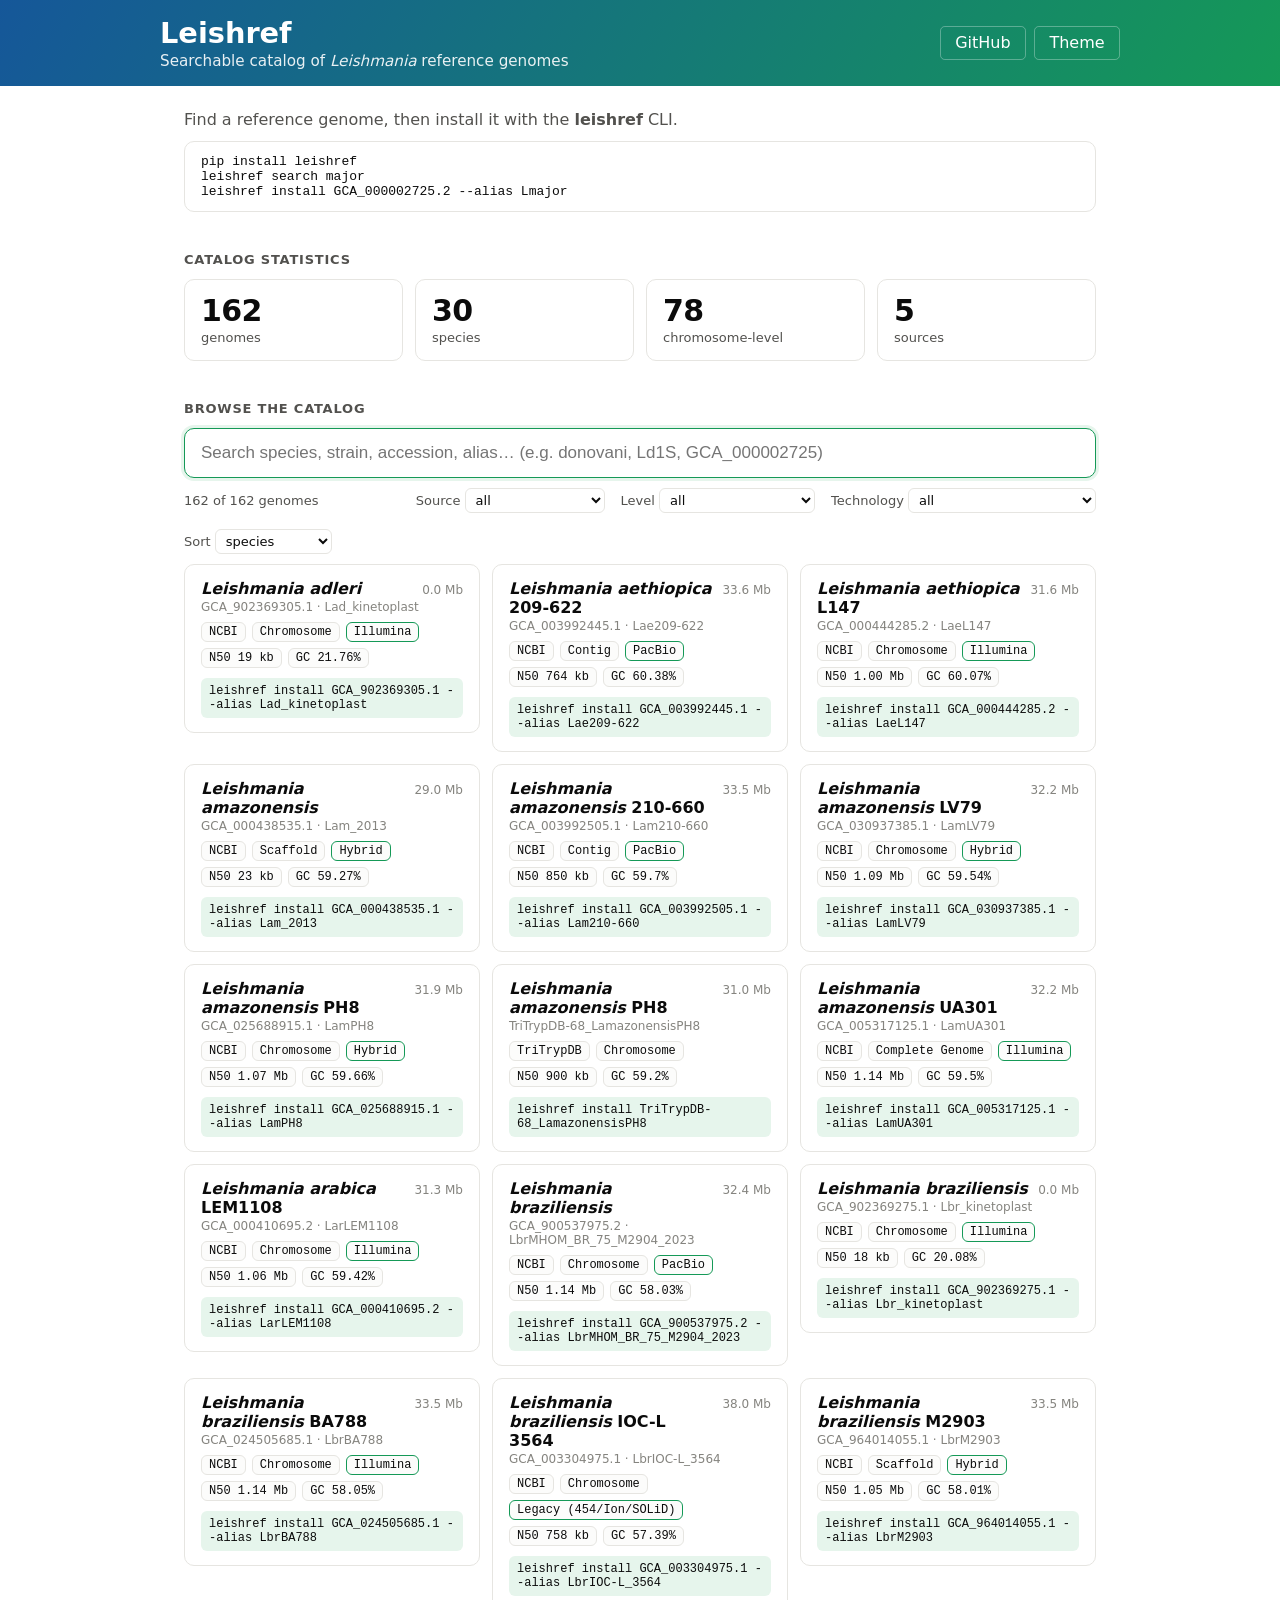
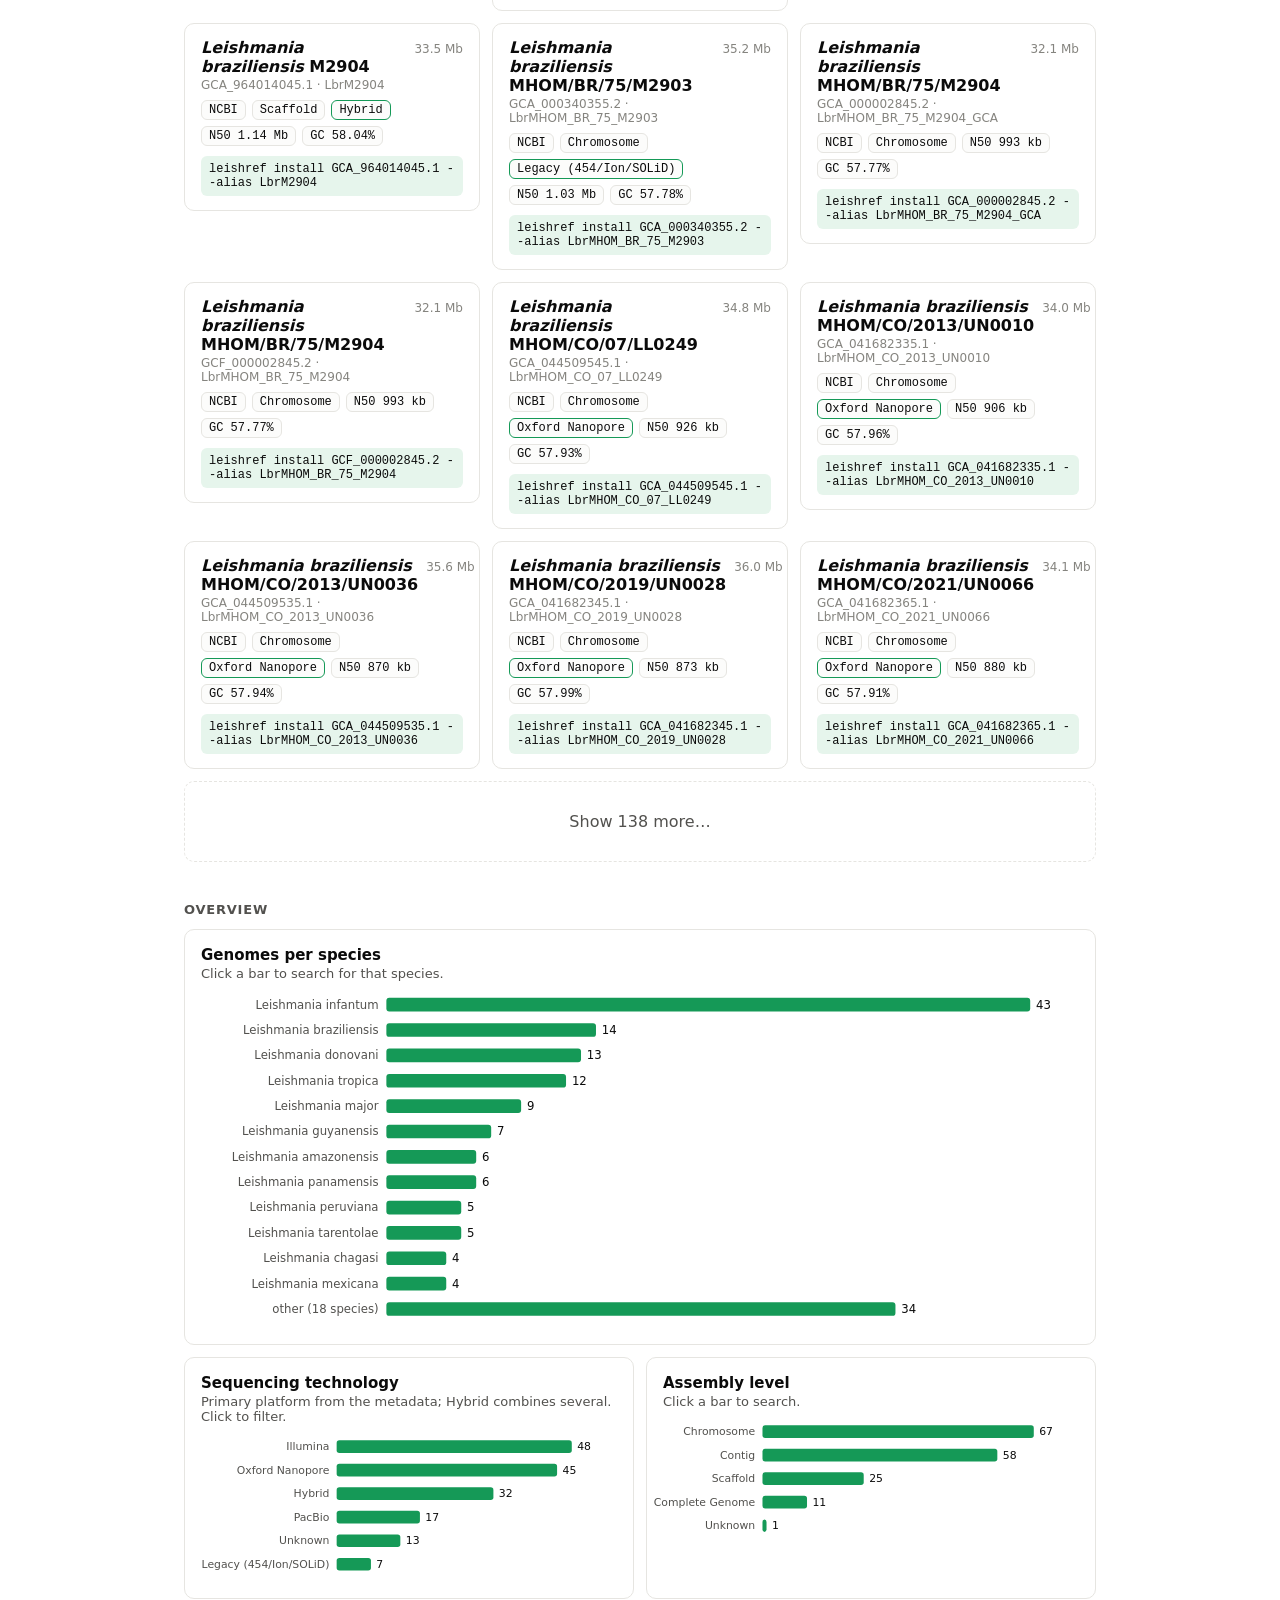
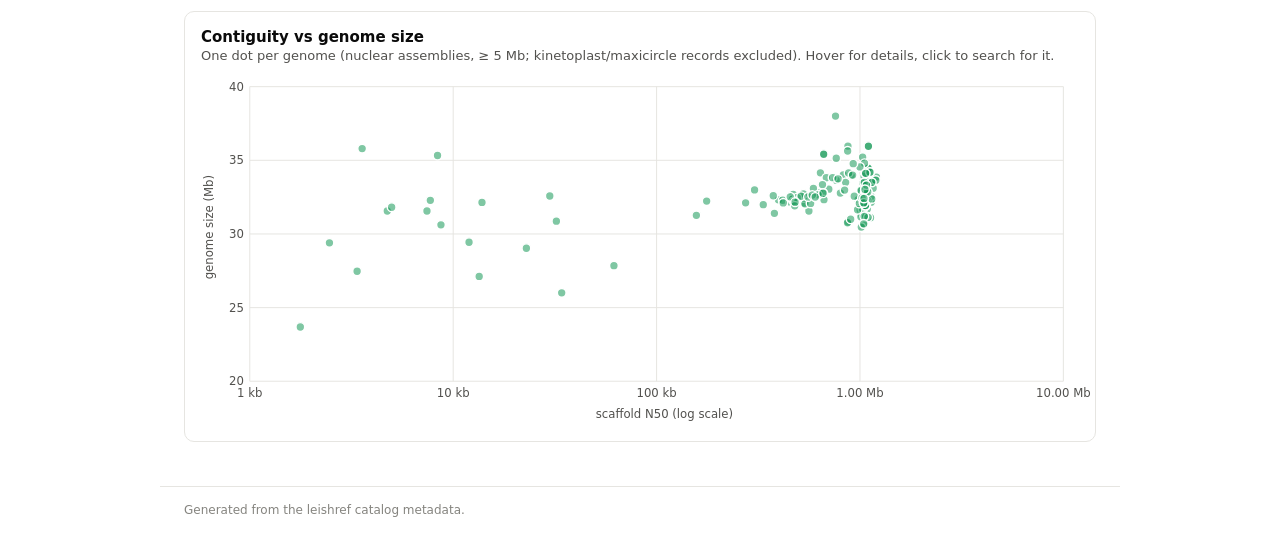
==== leishref-web/index.html @ 36a41006 "Move to leishome org, add catalog web page and site publish workflow" ====
<!DOCTYPE html>
<html lang="en">
<head>
<meta charset="UTF-8">
<meta name="viewport" content="width=device-width, initial-scale=1">
<title>Leishref catalog</title>
<script>(function(){var t=localStorage.getItem("theme");if(t)document.documentElement.setAttribute("data-theme",t);})();</script>
<link rel="stylesheet" href="style.css">
</head>
<body>
<header>
  <div class="inner">
    <div class="title"><h1>Leishref</h1><p>Searchable catalog of <i>Leishmania</i> reference genomes</p></div>
    <nav>
      <a class="btn" href="https://github.com/leishome/leishref" target="_blank" rel="noopener">GitHub</a>
      <button id="theme" type="button" aria-label="Toggle dark mode">Theme</button>
    </nav>
  </div>
</header>
<main class="registry">
  <div class="intro">
    <p>Find a reference genome, then install it with the <b>leishref</b> CLI.</p>
    <pre><code>pip install leishref
leishref search major
leishref install GCA_000002725.2 --alias Lmajor</code></pre>
  </div>

  <h2>Catalog statistics</h2>
  <div class="tiles" id="tiles"></div>

  <h2>Browse the catalog</h2>
  <input id="q" type="search" placeholder="Search species, strain, accession, alias… (e.g. donovani, Ld1S, GCA_000002725)" autofocus aria-label="Search catalog">
  <div class="bar">
    <span id="count"></span>
    <label>Source <select id="source"><option value="">all</option></select></label>
    <label>Level <select id="level"><option value="">all</option></select></label>
    <label>Technology <select id="tech"><option value="">all</option></select></label>
    <label>Sort <select id="sort">
      <option value="species">species</option>
      <option value="id">identifier</option>
      <option value="size">genome size</option>
      <option value="n50">scaffold N50</option>
      <option value="date">date added</option>
    </select></label>
  </div>
  <div class="grid" id="list"><div class="empty">Loading catalog…</div></div>

  <h2>Overview</h2>
  <div class="chart"><h4>Genomes per species</h4><p>Click a bar to search for that species.</p><div id="c-species"></div></div>
  <div class="two">
    <div class="chart"><h4>Sequencing technology</h4><p>Primary platform from the metadata; Hybrid combines several. Click to filter.</p><div id="c-tech"></div></div>
    <div class="chart"><h4>Assembly level</h4><p>Click a bar to search.</p><div id="c-level"></div></div>
  </div>
  <div class="chart"><h4>Contiguity vs genome size</h4><p>One dot per genome (nuclear assemblies, ≥ 5 Mb; kinetoplast/maxicircle records excluded). Hover for details, click to search for it.</p><div id="c-scatter"></div></div>
</main>
<div id="tip"></div>
<footer>Generated from the leishref catalog metadata.</footer>
<script type="module" src="catalog.js"></script>
</body>
</html>
---- leishref-web/style.css ----
:root { --bg:#fff; --surface:#fcfcfb; --card:#fff; --line:#e6e5e1; --text:#0b0b0b; --text2:#52514e; --muted:#85847f; --accent:#159957; --accent-soft:#e6f5ec; }
:root[data-theme="dark"] { --bg:#1a1a19; --surface:#1a1a19; --card:#222221; --line:#343432; --text:#fff; --text2:#c3c2b7; --muted:#8d8c85; --accent:#2fbf7a; --accent-soft:#1c3329; }
@media (prefers-color-scheme: dark) { :root:not([data-theme="light"]) { --bg:#1a1a19; --surface:#1a1a19; --card:#222221; --line:#343432; --text:#fff; --text2:#c3c2b7; --muted:#8d8c85; --accent:#2fbf7a; --accent-soft:#1c3329; } }
* { box-sizing: border-box; }
body { margin: 0; font-family: "Open Sans", system-ui, sans-serif; background: var(--bg); color: var(--text2); }
header { background: linear-gradient(120deg, #155799, #159957); color: #fff; padding: 1rem 1.5rem; }
.inner { max-width: 960px; margin: 0 auto; display: flex; align-items: center; gap: 1rem; flex-wrap: wrap; }
.title { flex: 1; min-width: 200px; }
.title h1 { margin: 0; font-size: 1.8rem; }
.title p { margin: .1rem 0 0; opacity: .9; font-size: .95rem; }
nav { display: flex; gap: .5rem; }
.btn, #theme { color: #fff; background: none; border: 1px solid rgba(255,255,255,.3); border-radius: .3rem; padding: .4rem .9rem; text-decoration: none; cursor: pointer; font: inherit; }
.btn:hover, #theme:hover { background: rgba(255,255,255,.15); }
main { max-width: 960px; margin: 0 auto; padding: 0 1.5rem 2rem; }
a { color: var(--accent); }
h2 { font-size: 13px; text-transform: uppercase; letter-spacing: .06em; color: var(--text2); margin: 40px 0 12px; font-weight: 600; }
.intro { margin-top: 1.5rem; }
.intro p { margin: 0 0 .75rem; }
.intro pre { margin: 0; padding: 12px 16px; background: var(--card); border: 1px solid var(--line); border-radius: 10px; overflow-x: auto; }
.intro code { color: var(--text); font-size: 13px; }
#q { width: 100%; padding: 14px 16px; font-size: 17px; border: 1px solid var(--line); border-radius: 10px; background: var(--card); color: var(--text); outline: none; }
#q:focus { border-color: var(--accent); box-shadow: 0 0 0 3px var(--accent-soft); }
.bar { display: flex; gap: 16px; align-items: center; margin: 10px 0; font-size: 13px; flex-wrap: wrap; }
.bar span { flex: 1; }
.bar select { font: inherit; padding: 3px 6px; border: 1px solid var(--line); border-radius: 6px; background: var(--card); color: var(--text); }
.grid { align-items: start; display: grid; grid-template-columns: repeat(auto-fill, minmax(290px, 1fr)); gap: 12px; }
.tool, .tile { background: var(--card); border: 1px solid var(--line); border-radius: 10px; padding: 14px 16px; }
.tool h3 { margin: 0; font-size: 16px; color: var(--text); display: flex; justify-content: space-between; gap: 8px; align-items: baseline; cursor: pointer; }
.tool h3 small { color: var(--muted); font-weight: 400; font-size: 12px; white-space: nowrap; }
.bins { color: var(--muted); font-size: 12px; margin: 2px 0 8px; overflow-wrap: anywhere; }
.vers { display: flex; flex-wrap: wrap; gap: 6px; }
.v { font: 12px ui-monospace, monospace; border: 1px solid var(--line); border-radius: 6px; padding: 2px 7px; background: var(--surface); color: var(--text); }
.cmd { margin-top: 10px; font: 12px ui-monospace, monospace; background: var(--accent-soft); color: var(--text); padding: 6px 8px; border-radius: 6px; cursor: pointer; overflow-wrap: anywhere; }
.tiles { display: grid; grid-template-columns: repeat(auto-fit, minmax(150px, 1fr)); gap: 12px; }
.tile b { display: block; font-size: 30px; letter-spacing: -.02em; line-height: 1.1; color: var(--text); }
.tile span { font-size: 13px; }
.det { display: none; margin-top: 10px; overflow-x: auto; }
.tool.open .det { display: block; }
.dt { width: 100%; font-size: 12px; border-collapse: collapse; }
.dt th, .dt td { padding: 4px 6px; border-bottom: 1px solid var(--line); text-align: left; }
.dt th { color: var(--muted); font-weight: 600; white-space: nowrap; }
.notes { font-size: 12px; white-space: pre-wrap; color: var(--text2); }
#more { font: inherit; color: inherit; background: none; border: 1px dashed var(--line); border-radius: 10px; cursor: pointer; }
.empty, .err { padding: 30px 0; text-align: center; grid-column: 1/-1; }
footer { max-width: 960px; margin: 0 auto; padding: 1rem 1.5rem; border-top: 1px solid var(--line); font-size: 12px; color: var(--muted); }

.v.tech { border-color: var(--accent); }
.two { display: grid; grid-template-columns: 1fr 1fr; gap: 12px; }
@media (max-width: 760px) { .two { grid-template-columns: 1fr; } }
.chart { background: var(--card); border: 1px solid var(--line); border-radius: 10px; padding: 16px; margin-bottom: 12px; }
.chart h4 { margin: 0 0 2px; font-size: 15px; color: var(--text); }
.chart p { margin: 0 0 10px; font-size: 13px; }
.chart svg { width: 100%; height: auto; display: block; overflow: visible; }
.chart text { fill: var(--text2); font-size: 12px; }
.chart .val { fill: var(--text); }
.chart .mark { fill: var(--accent); }
.chart .bar { cursor: pointer; outline: none; }
.chart .bar:hover .mark, .chart .bar:focus .mark { opacity: .75; }
.chart .grid { stroke: var(--line); }
.chart .dot { fill: var(--accent); fill-opacity: .55; stroke: var(--card); stroke-width: 1.5; }
.chart .sel { fill: none; stroke: var(--text); stroke-width: 1.5; opacity: 0; pointer-events: none; }
#c-scatter svg { cursor: crosshair; }
#tip { position: fixed; pointer-events: none; background: var(--text); color: var(--bg); padding: 5px 9px; border-radius: 6px; font-size: 12px; opacity: 0; transition: opacity .1s; z-index: 9; max-width: 260px; }
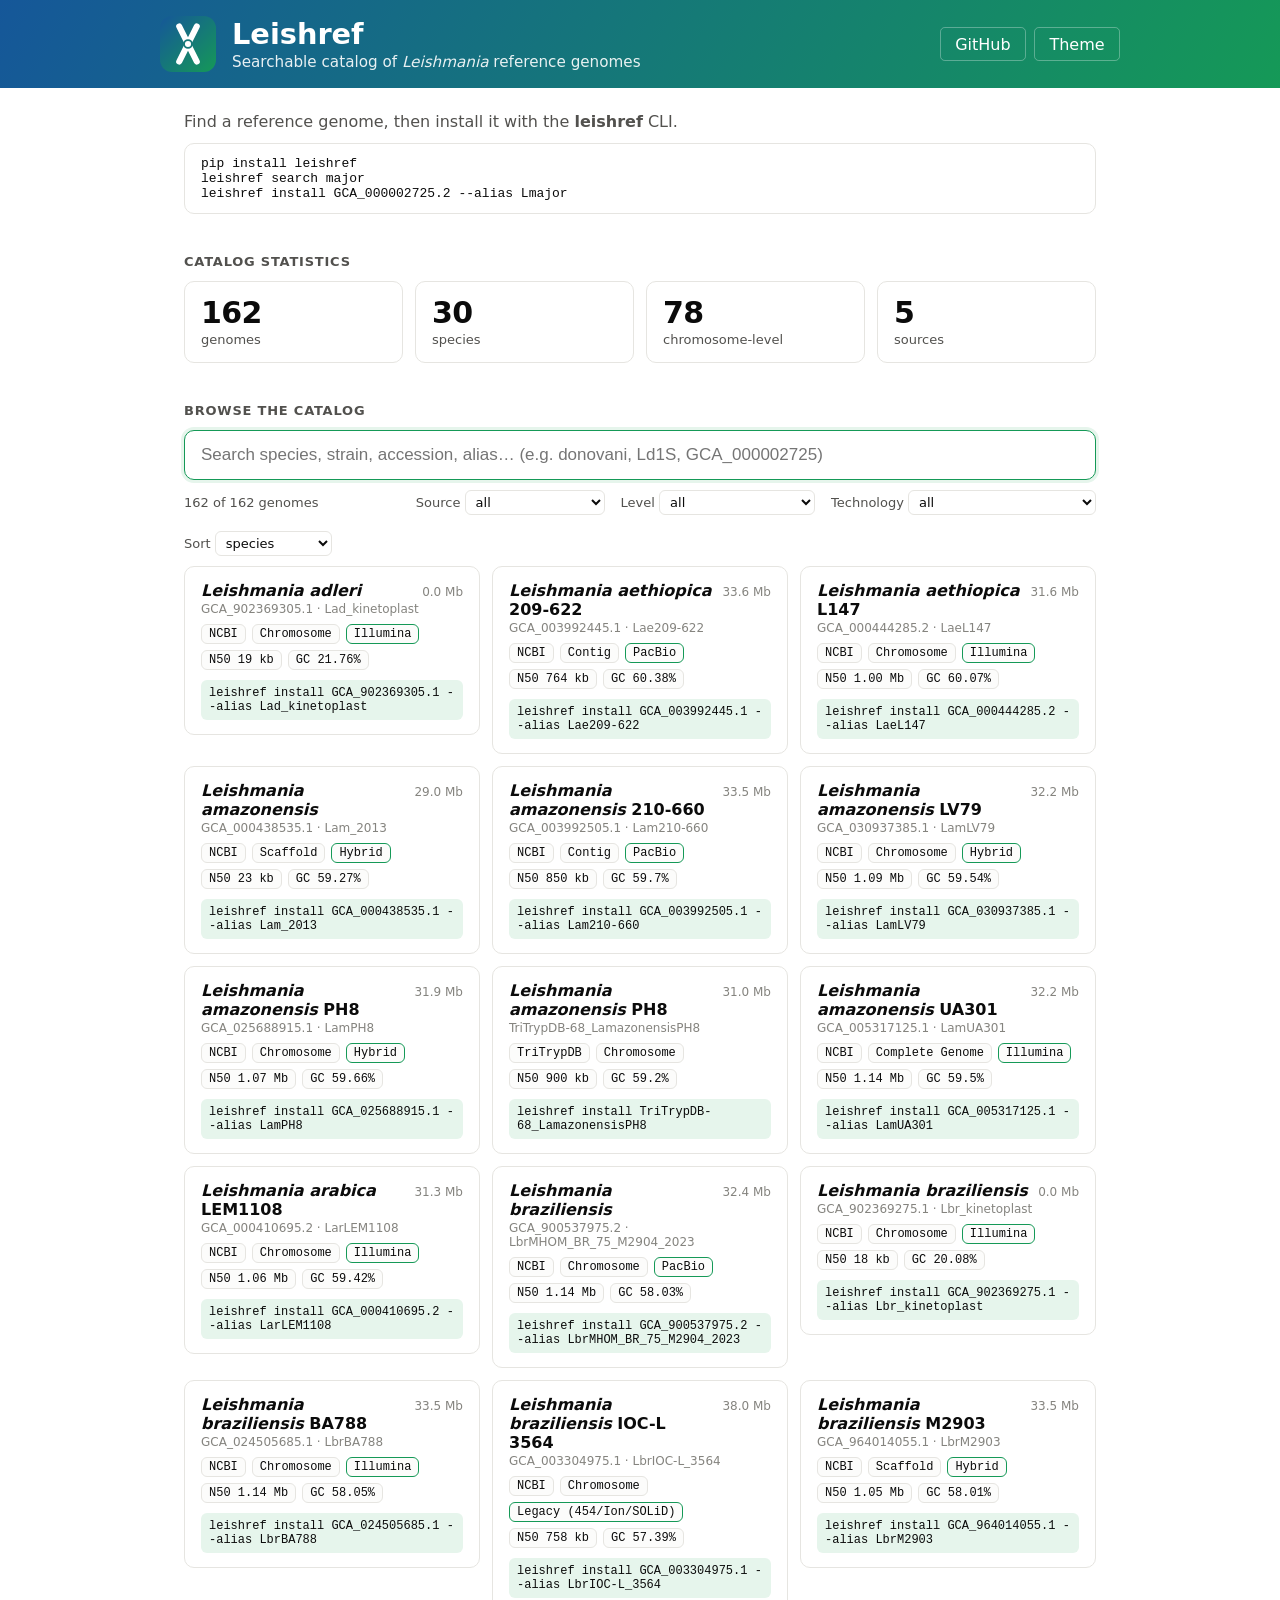
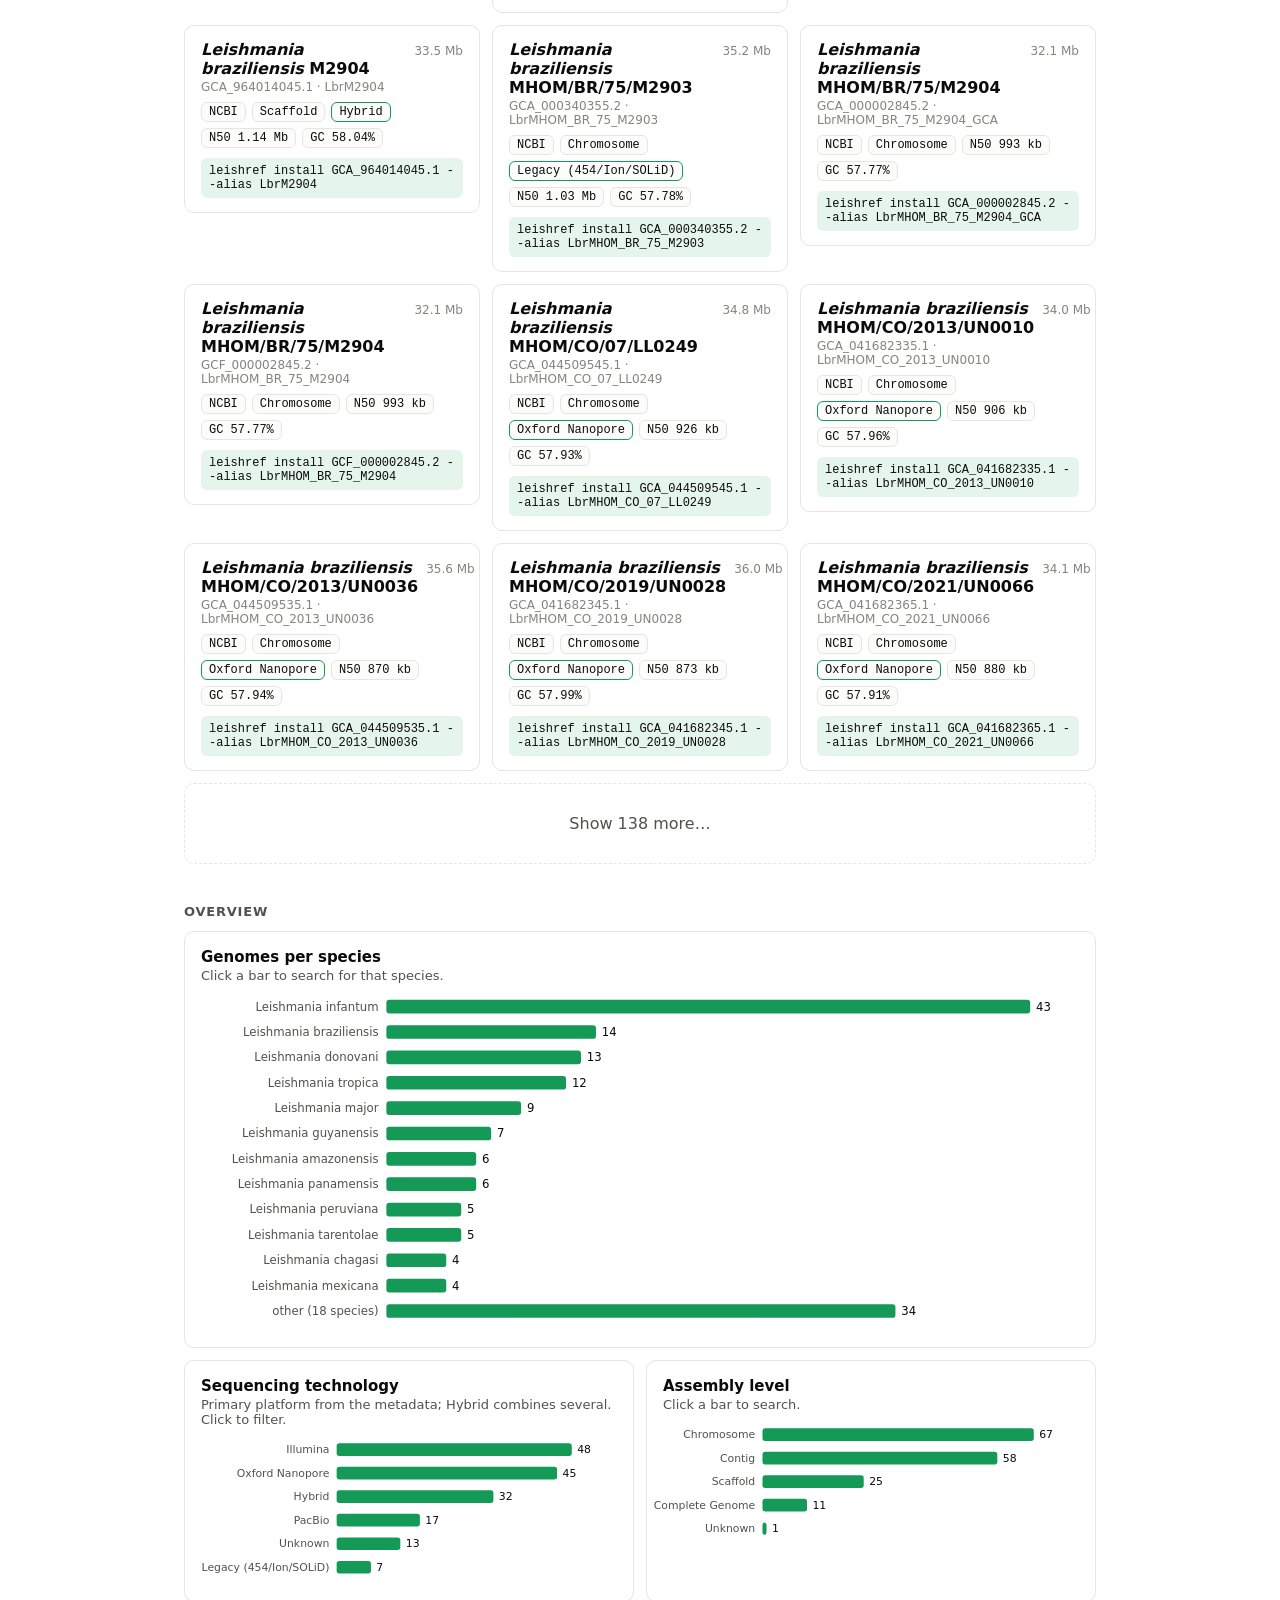
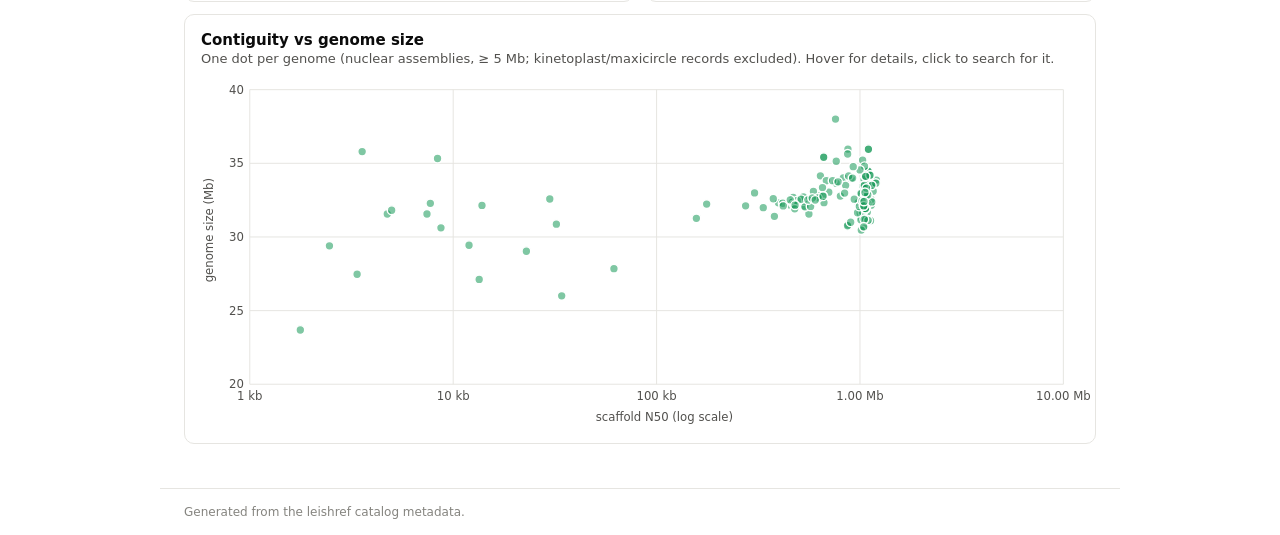
==== commit c6dbd83a: "Add leishref logo to catalog page" ====
--- a/leishref-web/index.html
+++ b/leishref-web/index.html
@@ -5,11 +5,13 @@
 <meta name="viewport" content="width=device-width, initial-scale=1">
 <title>Leishref catalog</title>
 <script>(function(){var t=localStorage.getItem("theme");if(t)document.documentElement.setAttribute("data-theme",t);})();</script>
+<link rel="icon" type="image/svg+xml" href="logo.svg">
 <link rel="stylesheet" href="style.css">
 </head>
 <body>
 <header>
   <div class="inner">
+    <a href="./" class="logo"><img src="logo.svg" alt="Leishref logo"></a>
     <div class="title"><h1>Leishref</h1><p>Searchable catalog of <i>Leishmania</i> reference genomes</p></div>
     <nav>
       <a class="btn" href="https://github.com/leishome/leishref" target="_blank" rel="noopener">GitHub</a>
--- a/leishref-web/style.css
+++ b/leishref-web/style.css
@@ -61,3 +61,4 @@
 .chart .sel { fill: none; stroke: var(--text); stroke-width: 1.5; opacity: 0; pointer-events: none; }
 #c-scatter svg { cursor: crosshair; }
 #tip { position: fixed; pointer-events: none; background: var(--text); color: var(--bg); padding: 5px 9px; border-radius: 6px; font-size: 12px; opacity: 0; transition: opacity .1s; z-index: 9; max-width: 260px; }
+.logo img { height: 56px; width: 56px; display: block; }
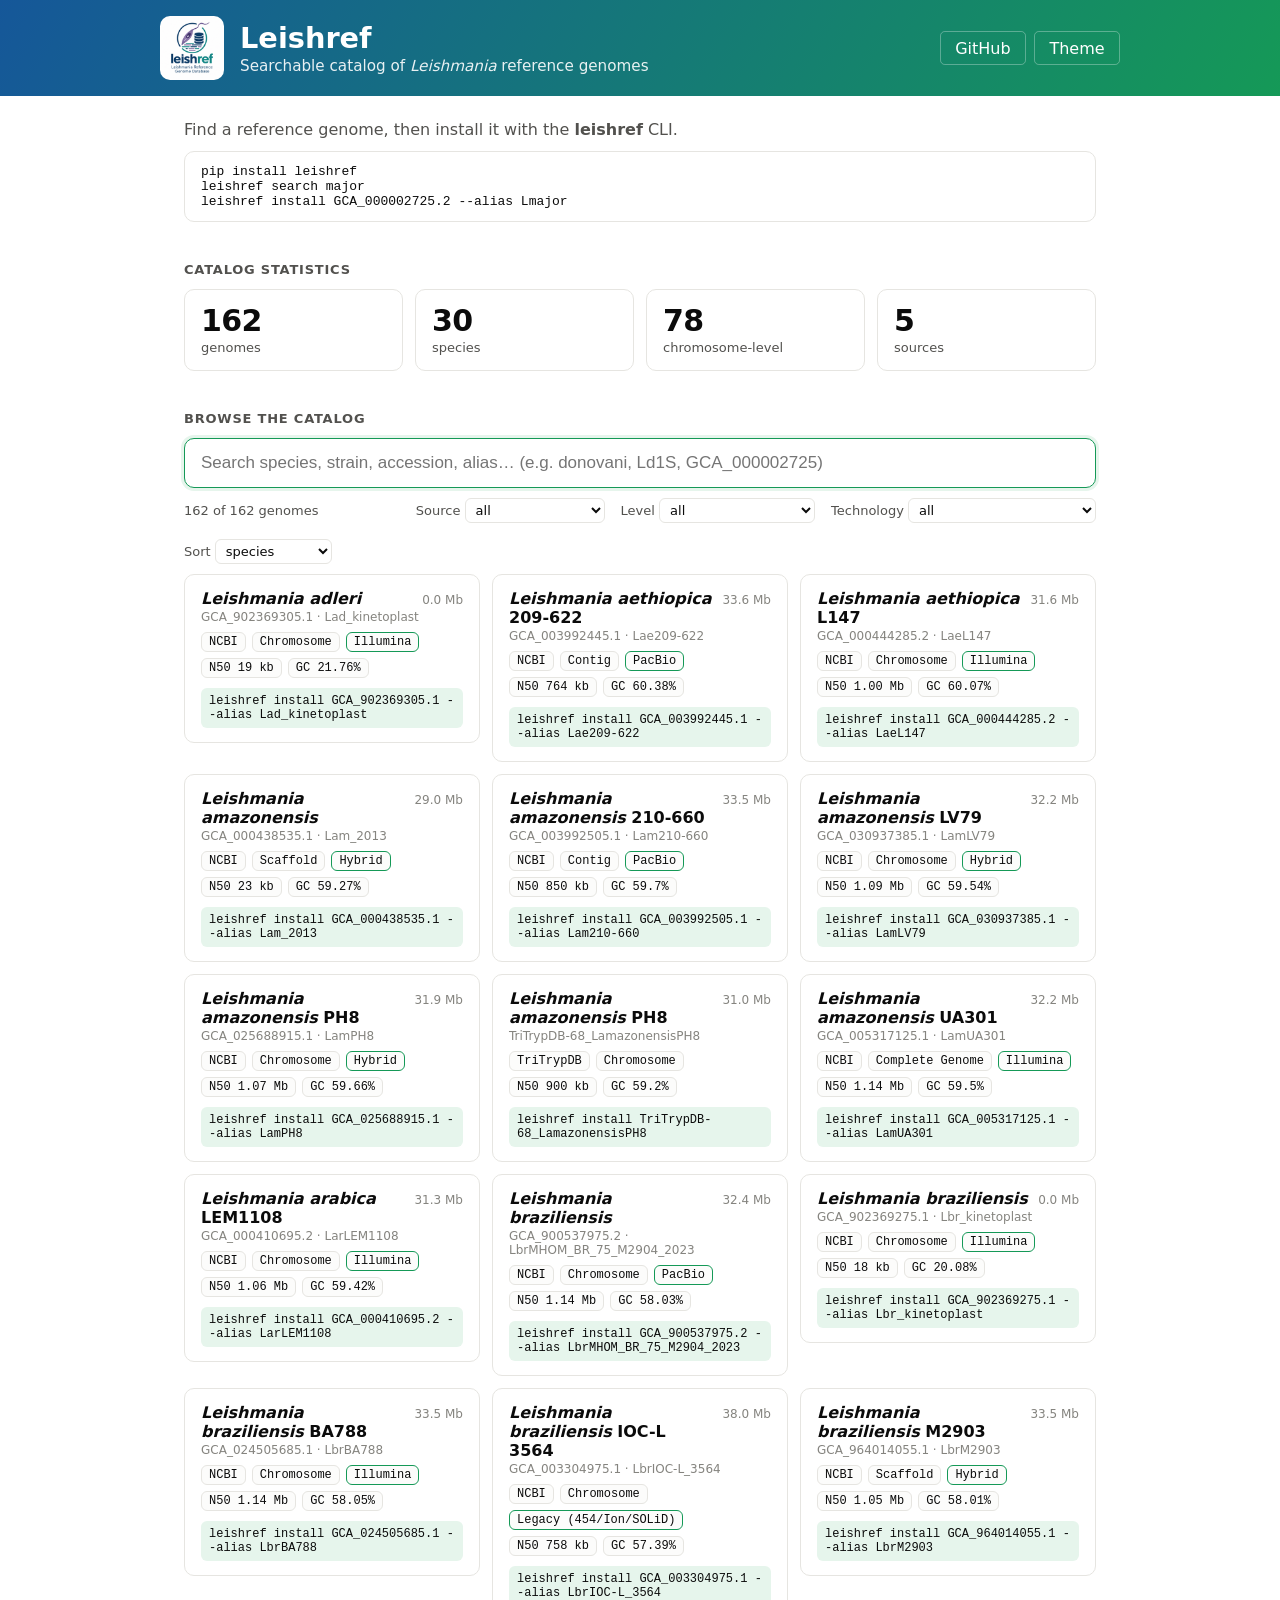
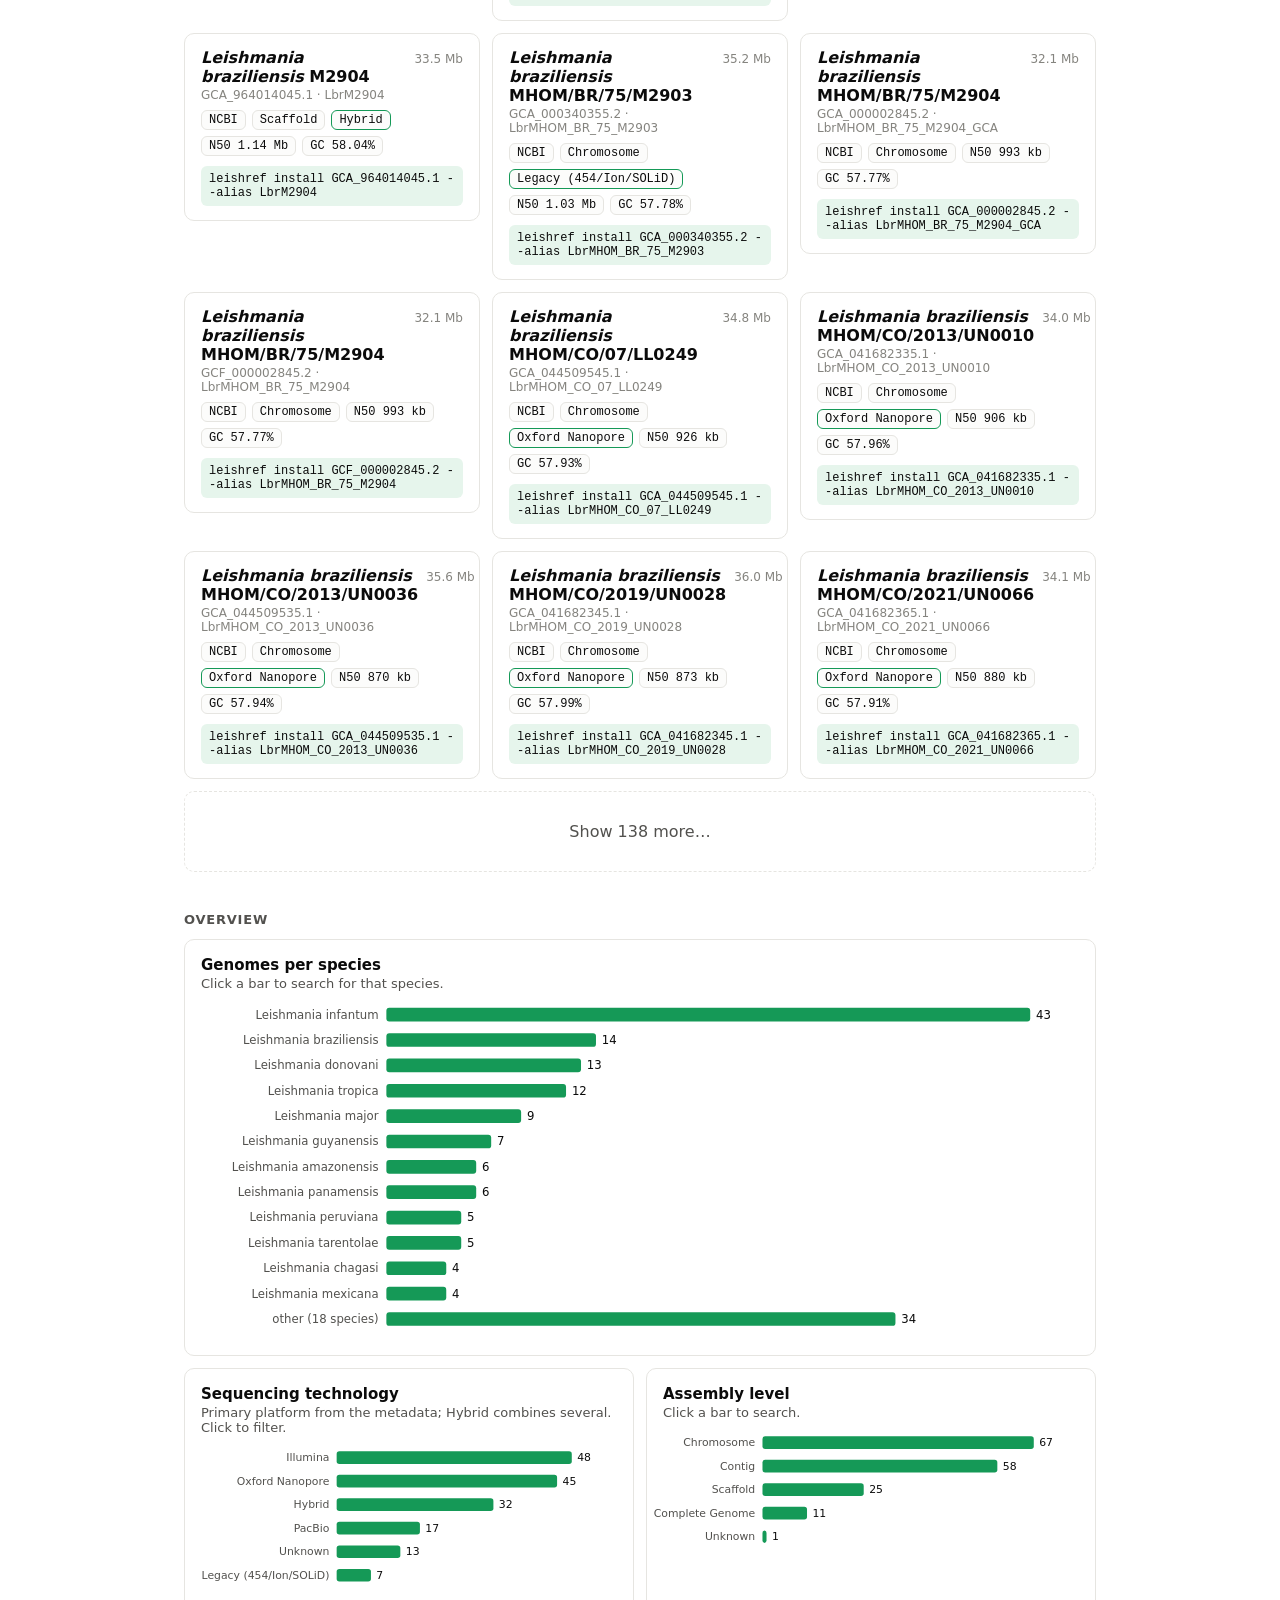
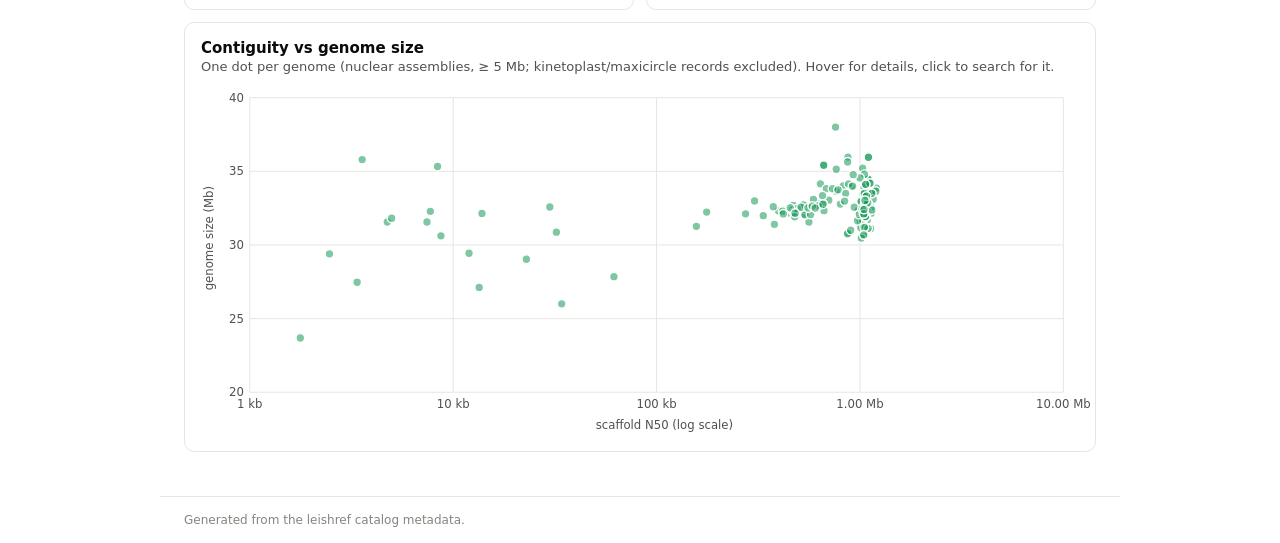
==== commit 8263b73a: "Use official leishref logo on catalog page" ====
--- a/leishref-web/index.html
+++ b/leishref-web/index.html
@@ -5,13 +5,13 @@
 <meta name="viewport" content="width=device-width, initial-scale=1">
 <title>Leishref catalog</title>
 <script>(function(){var t=localStorage.getItem("theme");if(t)document.documentElement.setAttribute("data-theme",t);})();</script>
-<link rel="icon" type="image/svg+xml" href="logo.svg">
+<link rel="icon" type="image/png" href="logo.png">
 <link rel="stylesheet" href="style.css">
 </head>
 <body>
 <header>
   <div class="inner">
-    <a href="./" class="logo"><img src="logo.svg" alt="Leishref logo"></a>
+    <a href="./" class="logo"><img src="logo.png" alt="Leishref logo"></a>
     <div class="title"><h1>Leishref</h1><p>Searchable catalog of <i>Leishmania</i> reference genomes</p></div>
     <nav>
       <a class="btn" href="https://github.com/leishome/leishref" target="_blank" rel="noopener">GitHub</a>
--- a/leishref-web/style.css
+++ b/leishref-web/style.css
@@ -61,4 +61,4 @@
 .chart .sel { fill: none; stroke: var(--text); stroke-width: 1.5; opacity: 0; pointer-events: none; }
 #c-scatter svg { cursor: crosshair; }
 #tip { position: fixed; pointer-events: none; background: var(--text); color: var(--bg); padding: 5px 9px; border-radius: 6px; font-size: 12px; opacity: 0; transition: opacity .1s; z-index: 9; max-width: 260px; }
-.logo img { height: 56px; width: 56px; display: block; }
+.logo img { height: 64px; width: 64px; display: block; border-radius: 10px; }
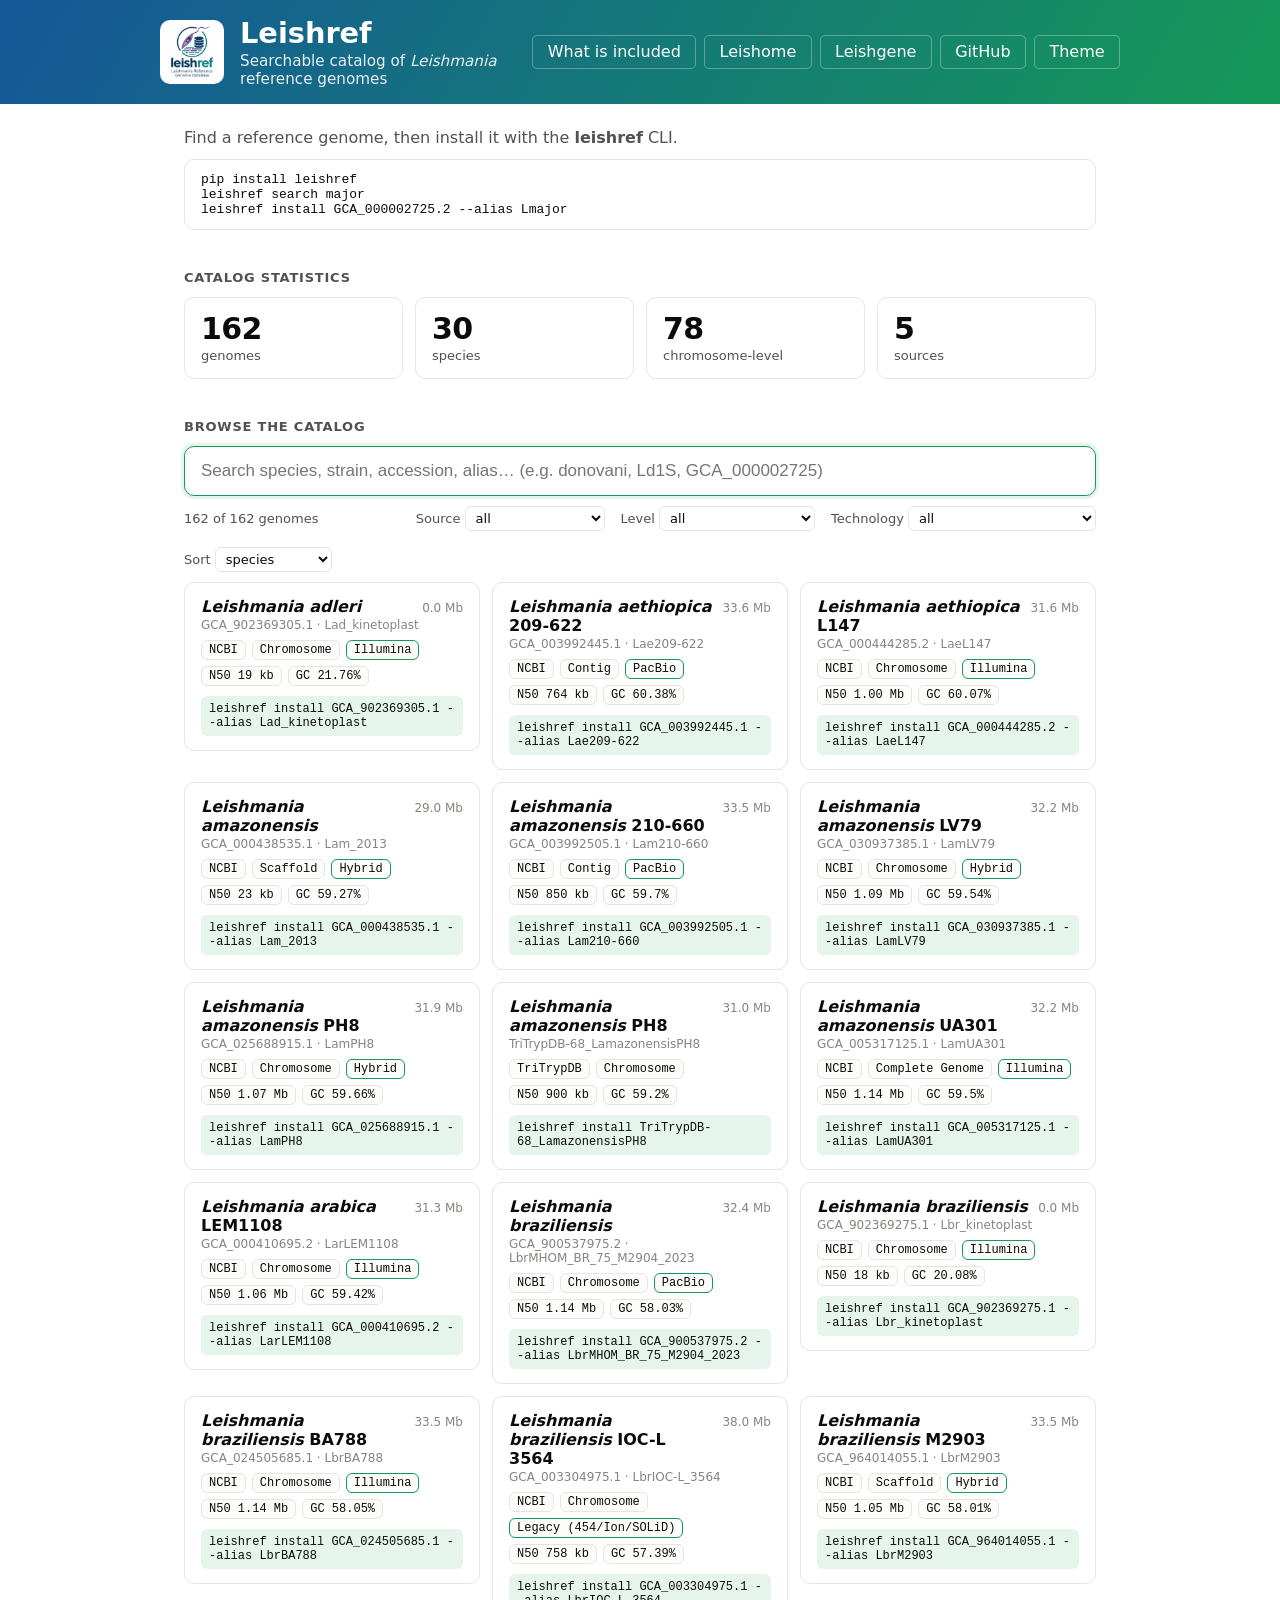
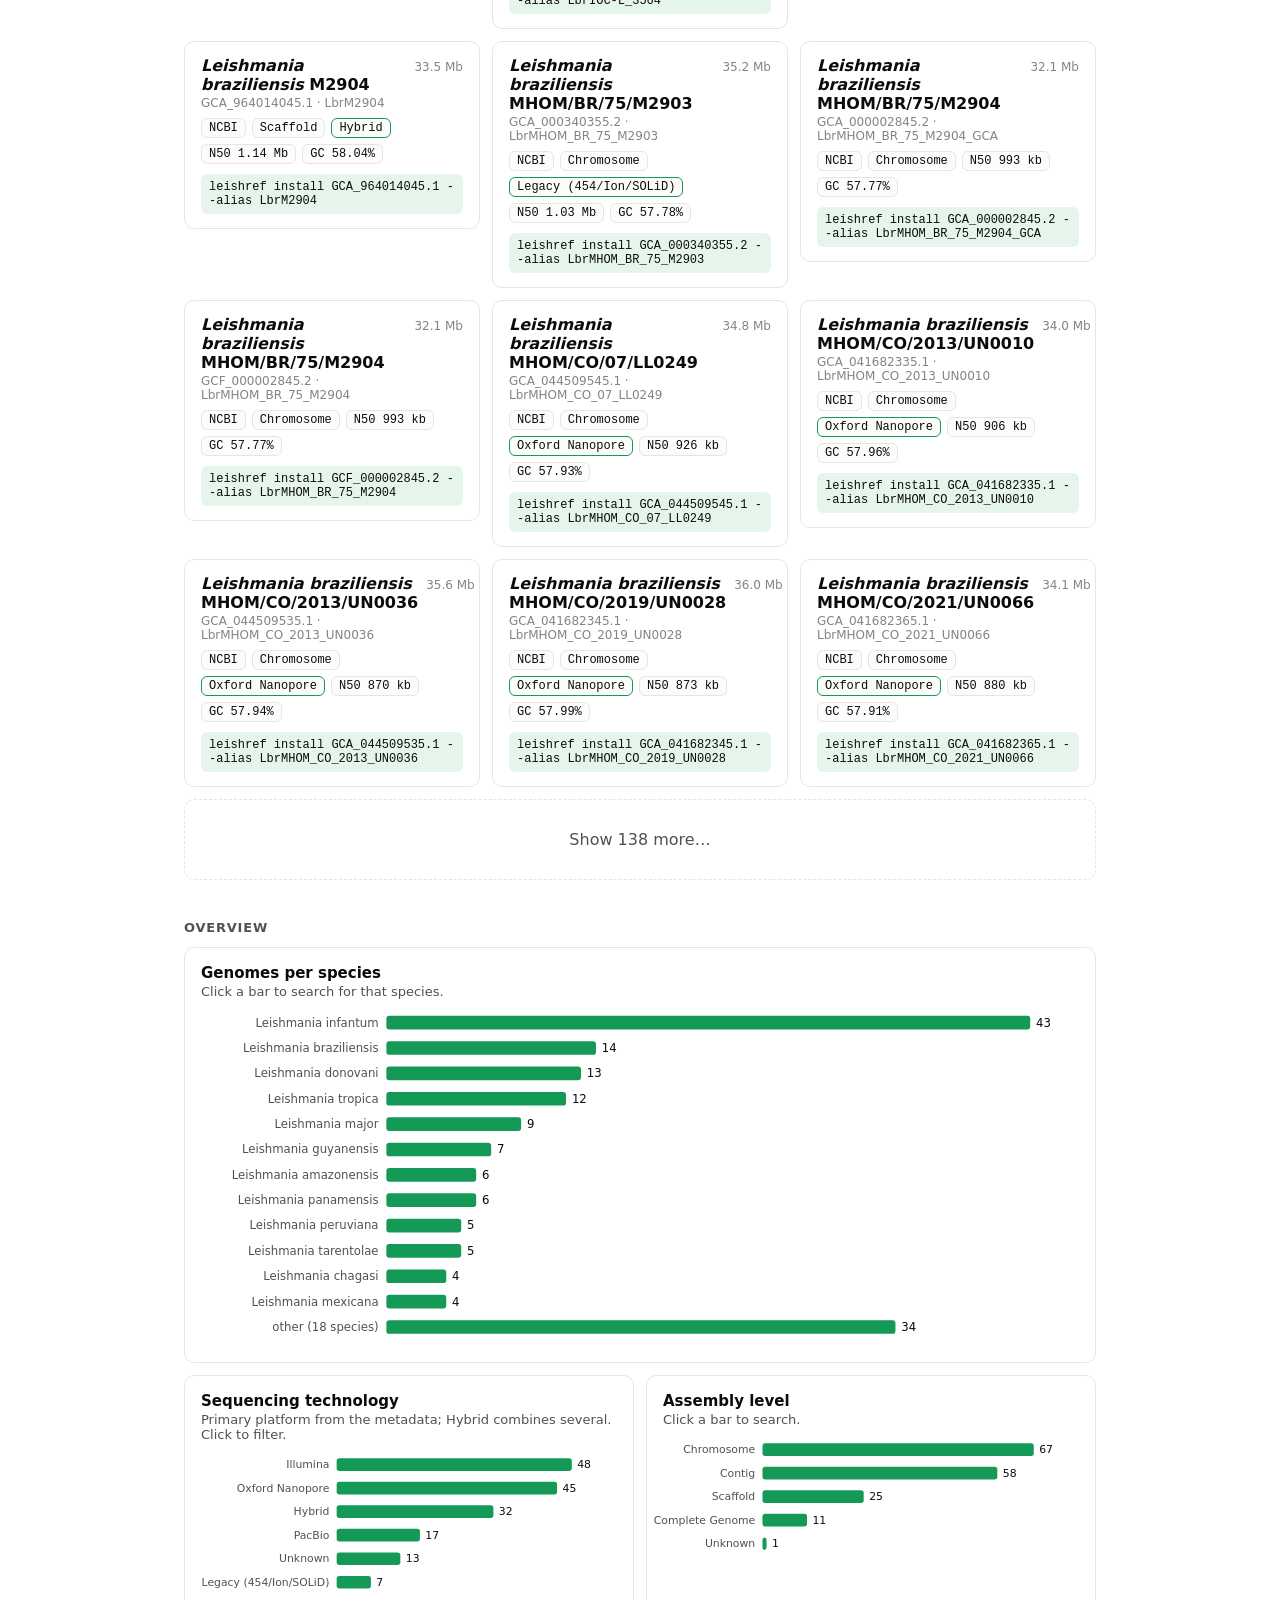
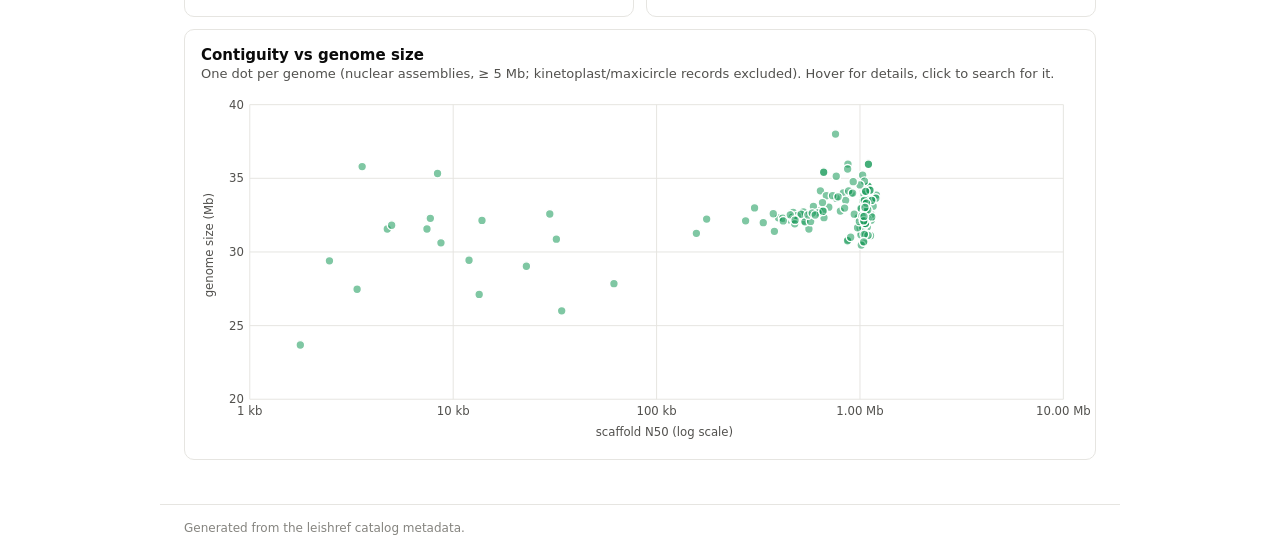
==== commit c95da1a2: "web: add a What is included page and links to Leishome and Leishgene about.html is built in the brow" ====
--- a/leishref-web/index.html
+++ b/leishref-web/index.html
@@ -14,6 +14,9 @@
     <a href="./" class="logo"><img src="logo.png" alt="Leishref logo"></a>
     <div class="title"><h1>Leishref</h1><p>Searchable catalog of <i>Leishmania</i> reference genomes</p></div>
     <nav>
+      <a class="btn" href="about.html">What is included</a>
+      <a class="btn" href="https://leishome.github.io/">Leishome</a>
+      <a class="btn" href="https://leishome.github.io/leishgene/">Leishgene</a>
       <a class="btn" href="https://github.com/leishome/leishref" target="_blank" rel="noopener">GitHub</a>
       <button id="theme" type="button" aria-label="Toggle dark mode">Theme</button>
     </nav>
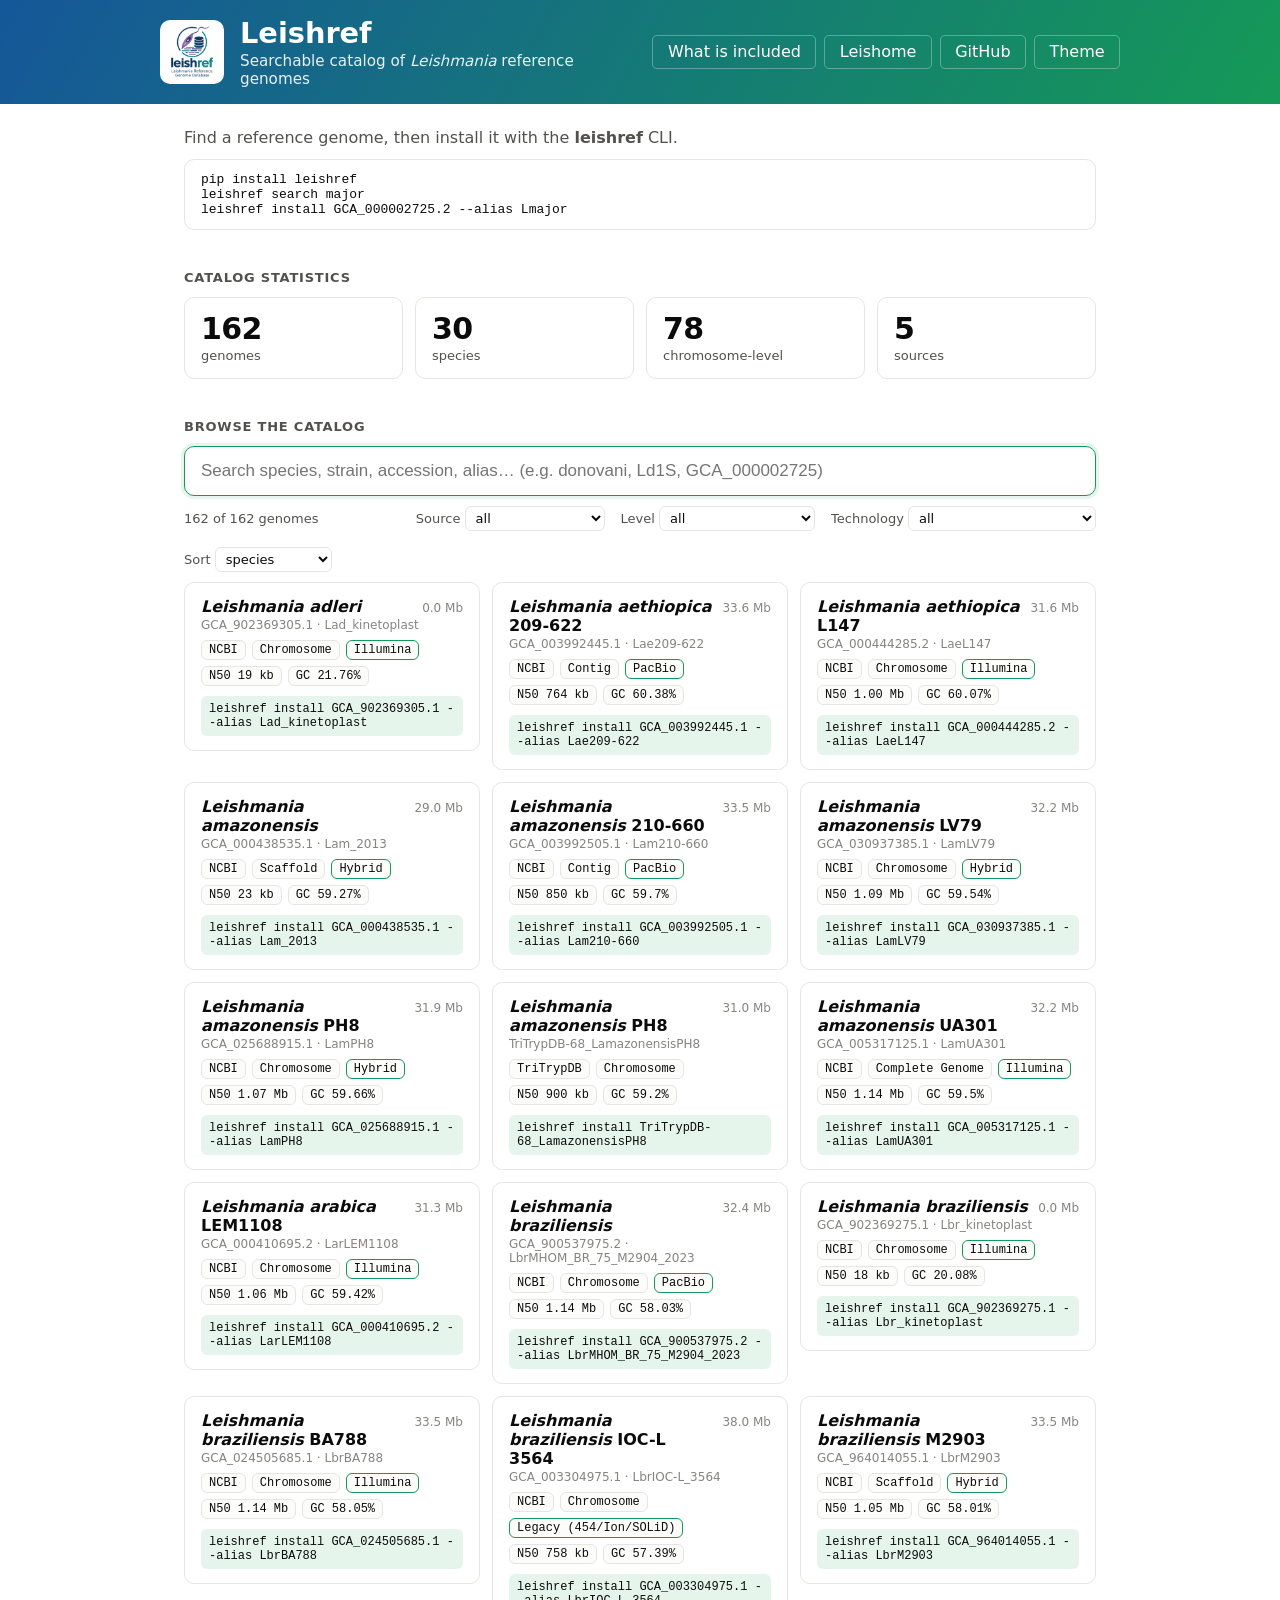
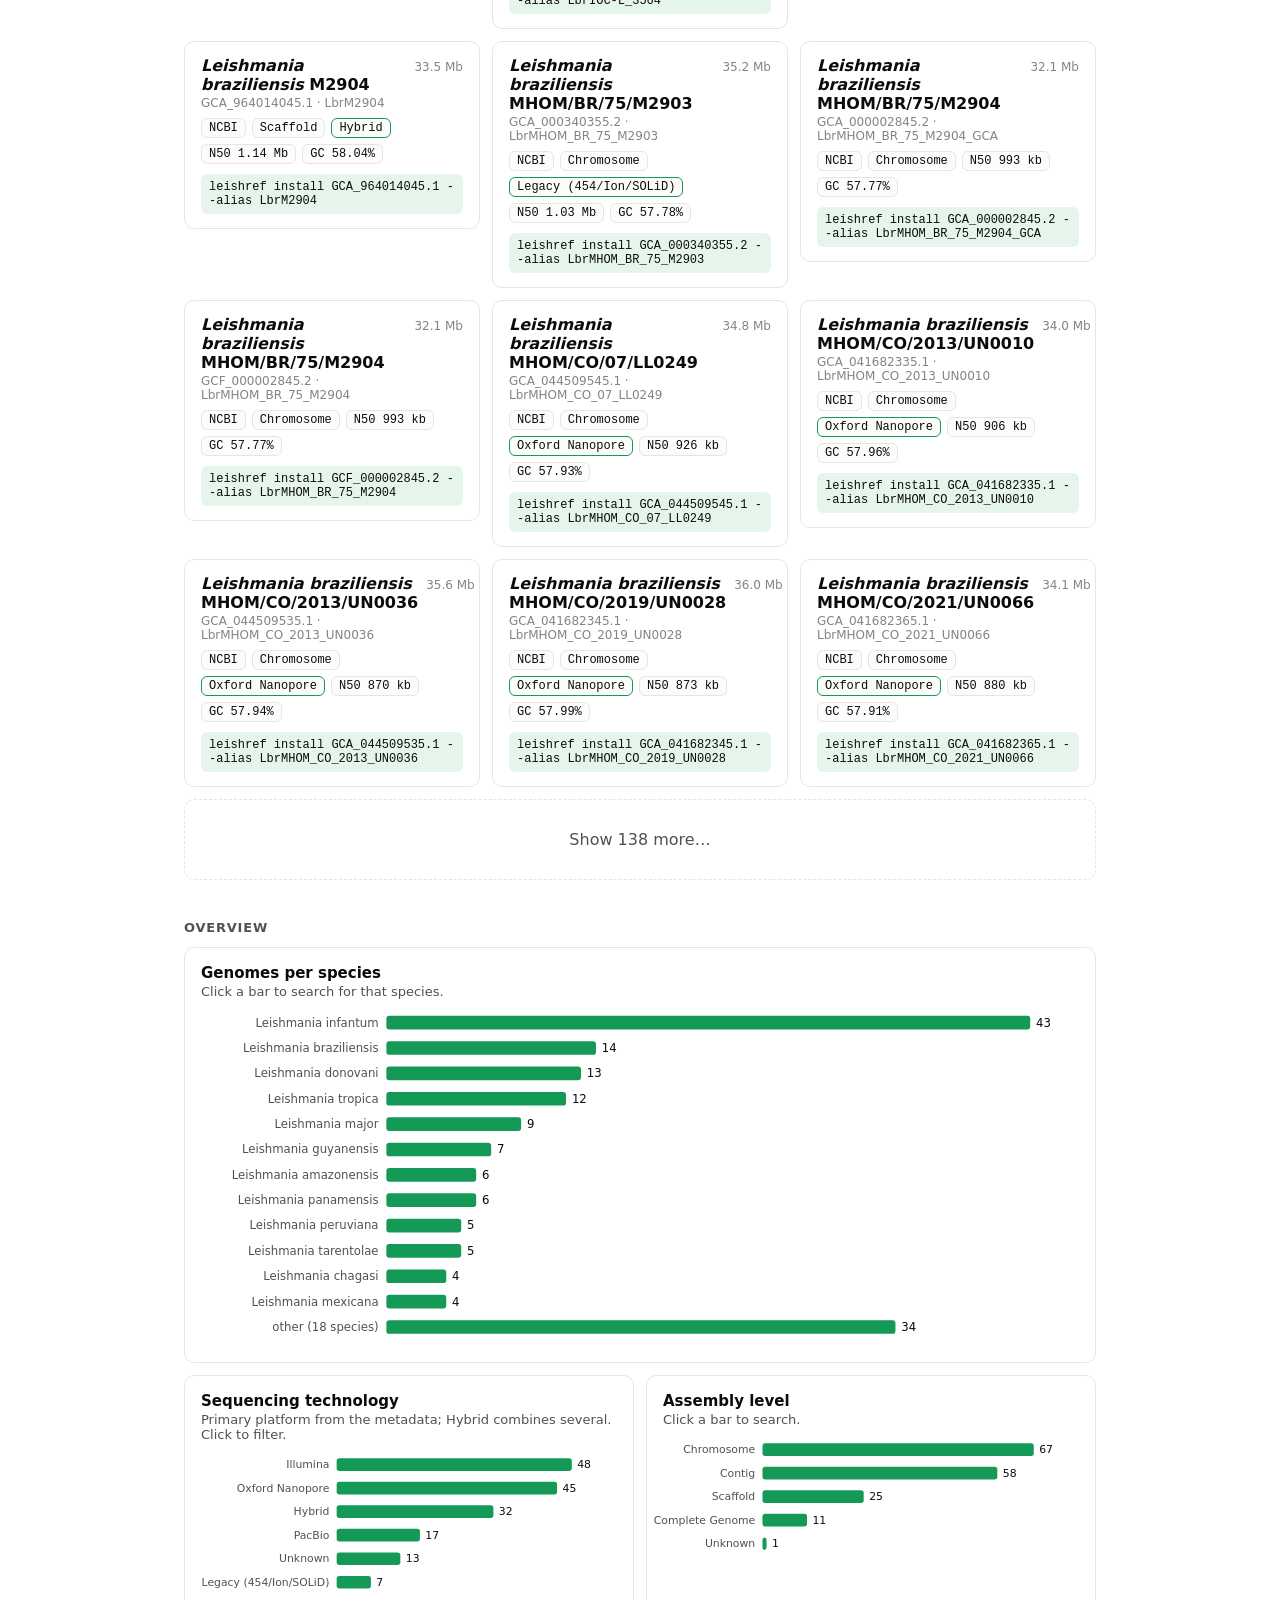
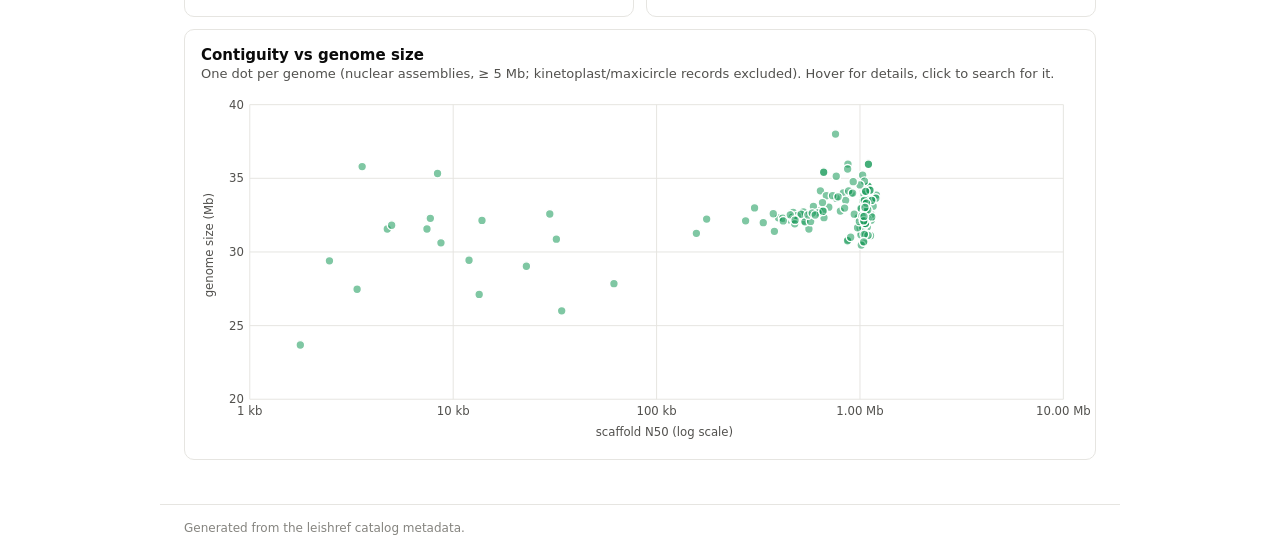
==== commit a74f4433: "web: drop the Leishgene button from the header (the Leishome link is enough)" ====
--- a/leishref-web/index.html
+++ b/leishref-web/index.html
@@ -16,7 +16,6 @@
     <nav>
       <a class="btn" href="about.html">What is included</a>
       <a class="btn" href="https://leishome.github.io/">Leishome</a>
-      <a class="btn" href="https://leishome.github.io/leishgene/">Leishgene</a>
       <a class="btn" href="https://github.com/leishome/leishref" target="_blank" rel="noopener">GitHub</a>
       <button id="theme" type="button" aria-label="Toggle dark mode">Theme</button>
     </nav>
